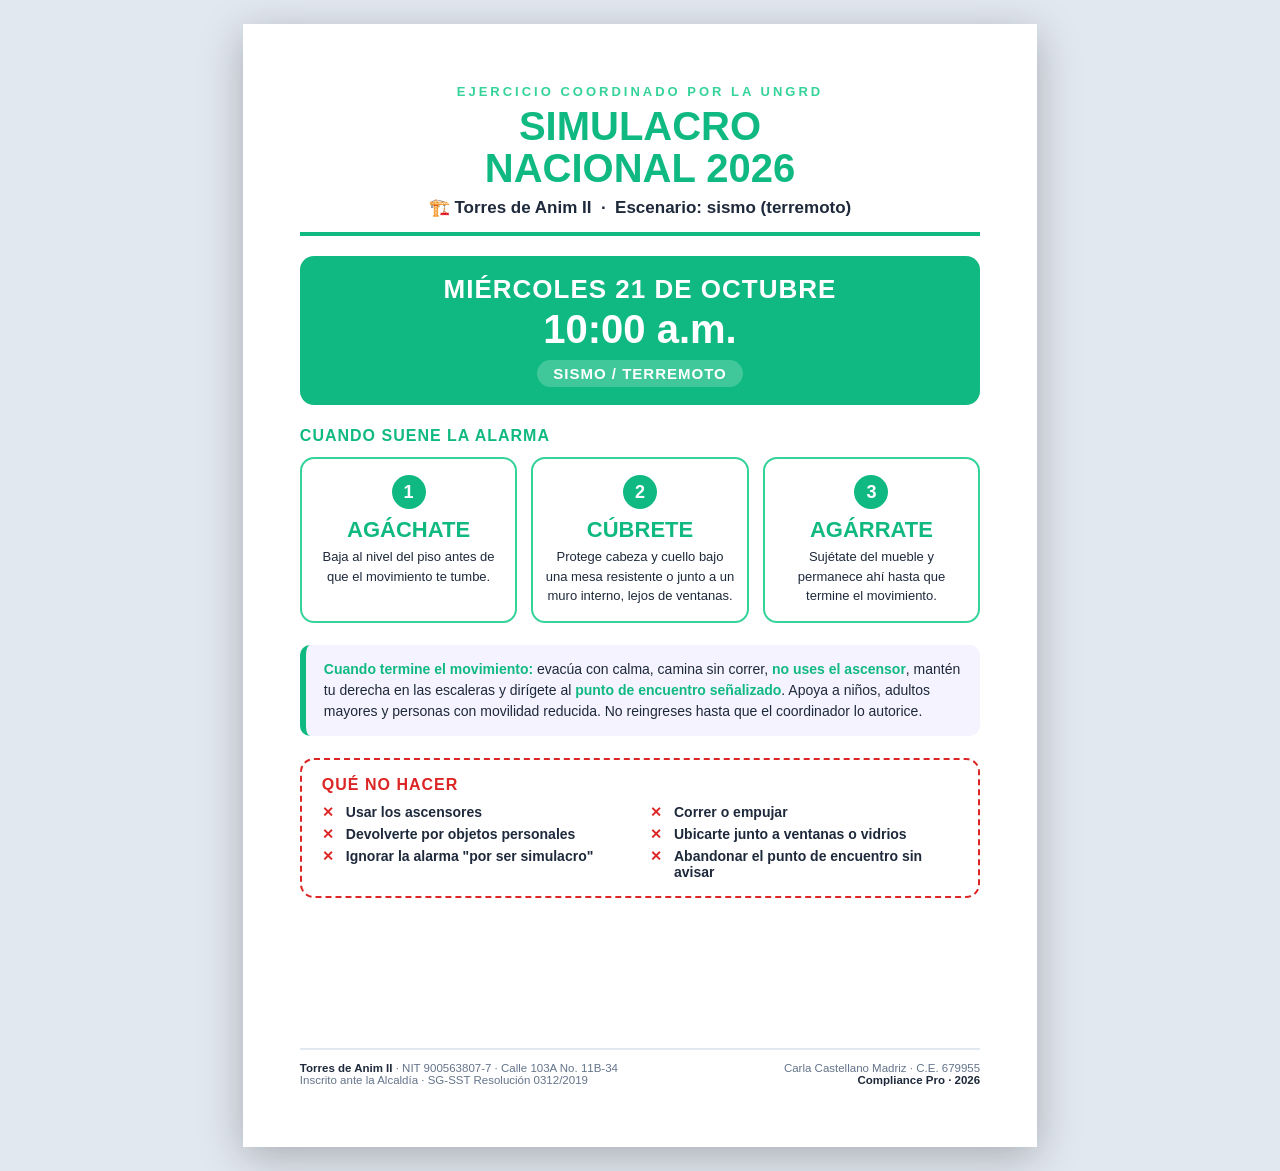
==== cartelera-simulacro-nacional-2026.html @ 0c36a1da "Simulacro Nacional 2026: modulo delegado, cartelera, guion y banner dashboard - Nuevo modulo "Simula" ====
<!DOCTYPE html>
<html lang="es">
<head>
<meta charset="UTF-8">
<meta name="viewport" content="width=device-width, initial-scale=1.0">
<title>Cartelera Simulacro Nacional 2026 — Torres de Anim II</title>
<style>
    :root{
        --primary:#10B981;
        --secondary:#34D399;
        --ink:#1e293b;
        --alert:#dc2626;
    }
    *{margin:0;padding:0;box-sizing:border-box;}
    body{
        font-family:'Segoe UI',Roboto,-apple-system,BlinkMacSystemFont,sans-serif;
        background:#e2e8f0;
        color:var(--ink);
        padding:24px;
        display:flex;
        justify-content:center;
    }
    .hoja{
        width:210mm;
        min-height:297mm;
        background:#fff;
        padding:16mm 15mm;
        box-shadow:0 10px 40px rgba(0,0,0,.25);
        display:flex;
        flex-direction:column;
    }
    .encabezado{
        text-align:center;
        border-bottom:4px solid var(--primary);
        padding-bottom:14px;
        margin-bottom:20px;
    }
    .encabezado .kicker{
        font-size:13px;
        letter-spacing:3px;
        font-weight:700;
        color:var(--secondary);
        text-transform:uppercase;
    }
    .encabezado h1{
        font-size:40px;
        line-height:1.05;
        color:var(--primary);
        margin:6px 0 8px;
        text-transform:uppercase;
    }
    .encabezado .edificio{
        font-size:17px;
        font-weight:600;
        color:var(--ink);
    }
    .fecha{
        background:var(--primary);
        color:#fff;
        border-radius:14px;
        padding:18px 20px;
        text-align:center;
        margin-bottom:22px;
    }
    .fecha .dia{font-size:26px;font-weight:800;text-transform:uppercase;letter-spacing:1px;}
    .fecha .hora{font-size:40px;font-weight:800;margin:2px 0;}
    .fecha .escenario{
        display:inline-block;
        margin-top:6px;
        background:rgba(255,255,255,.2);
        border-radius:999px;
        padding:5px 16px;
        font-size:15px;
        font-weight:700;
        letter-spacing:1px;
    }
    .pasos-titulo,.no-titulo{
        font-size:16px;
        font-weight:800;
        text-transform:uppercase;
        letter-spacing:1px;
        margin-bottom:12px;
        color:var(--primary);
    }
    .pasos{
        display:grid;
        grid-template-columns:repeat(3,1fr);
        gap:14px;
        margin-bottom:22px;
    }
    .paso{
        border:2px solid var(--secondary);
        border-radius:14px;
        padding:16px 12px;
        text-align:center;
    }
    .paso .num{
        display:inline-flex;
        width:34px;height:34px;
        align-items:center;justify-content:center;
        background:var(--primary);color:#fff;
        border-radius:50%;
        font-weight:800;font-size:18px;
        margin-bottom:8px;
    }
    .paso .accion{font-size:22px;font-weight:800;color:var(--primary);text-transform:uppercase;display:block;margin-bottom:4px;}
    .paso .detalle{font-size:13px;line-height:1.4;color:var(--ink);}
    .luego{
        background:#f5f3ff;
        border-left:6px solid var(--primary);
        border-radius:10px;
        padding:14px 18px;
        font-size:14px;
        line-height:1.5;
        margin-bottom:22px;
    }
    .luego strong{color:var(--primary);}
    .no-hacer{
        border:2px dashed var(--alert);
        border-radius:14px;
        padding:16px 20px;
        margin-bottom:auto;
    }
    .no-titulo{color:var(--alert);margin-bottom:10px;}
    .no-hacer ul{list-style:none;display:grid;grid-template-columns:1fr 1fr;gap:6px 20px;}
    .no-hacer li{font-size:14px;font-weight:600;padding-left:24px;position:relative;}
    .no-hacer li::before{content:"✕";position:absolute;left:0;color:var(--alert);font-weight:800;}
    .pie{
        border-top:2px solid #e2e8f0;
        margin-top:22px;
        padding-top:12px;
        font-size:11.5px;
        color:#64748b;
        display:flex;
        justify-content:space-between;
        gap:12px;
    }
    .pie strong{color:var(--ink);}
    @media print{
        @page{size:A4 portrait;margin:0;}
        body{background:#fff;padding:0;}
        .hoja{box-shadow:none;width:auto;min-height:auto;padding:14mm;}
        *{-webkit-print-color-adjust:exact;print-color-adjust:exact;}
    }
</style>
</head>
<body>
<div class="hoja">
    <div class="encabezado">
        <div class="kicker">Ejercicio coordinado por la UNGRD</div>
        <h1>Simulacro<br>Nacional 2026</h1>
        <div class="edificio">🏗️ Torres de Anim II &nbsp;·&nbsp; Escenario: sismo (terremoto)</div>
    </div>

    <div class="fecha">
        <div class="dia">Miércoles 21 de octubre</div>
        <div class="hora">10:00 a.m.</div>
        <span class="escenario">SISMO / TERREMOTO</span>
    </div>

    <div class="pasos-titulo">Cuando suene la alarma</div>
    <div class="pasos">
        <div class="paso">
            <span class="num">1</span>
            <span class="accion">Agáchate</span>
            <span class="detalle">Baja al nivel del piso antes de que el movimiento te tumbe.</span>
        </div>
        <div class="paso">
            <span class="num">2</span>
            <span class="accion">Cúbrete</span>
            <span class="detalle">Protege cabeza y cuello bajo una mesa resistente o junto a un muro interno, lejos de ventanas.</span>
        </div>
        <div class="paso">
            <span class="num">3</span>
            <span class="accion">Agárrate</span>
            <span class="detalle">Sujétate del mueble y permanece ahí hasta que termine el movimiento.</span>
        </div>
    </div>

    <div class="luego">
        <strong>Cuando termine el movimiento:</strong> evacúa con calma, camina sin correr,
        <strong>no uses el ascensor</strong>, mantén tu derecha en las escaleras y dirígete al
        <strong>punto de encuentro señalizado</strong>. Apoya a niños, adultos mayores y
        personas con movilidad reducida. No reingreses hasta que el coordinador lo autorice.
    </div>

    <div class="no-hacer">
        <div class="no-titulo">Qué NO hacer</div>
        <ul>
            <li>Usar los ascensores</li>
            <li>Correr o empujar</li>
            <li>Devolverte por objetos personales</li>
            <li>Ubicarte junto a ventanas o vidrios</li>
            <li>Ignorar la alarma "por ser simulacro"</li>
            <li>Abandonar el punto de encuentro sin avisar</li>
        </ul>
    </div>

    <div class="pie">
        <span><strong>Torres de Anim II</strong> · NIT 900563807-7 · Calle 103A No. 11B-34<br>Inscrito ante la Alcaldía · SG-SST Resolución 0312/2019</span>
        <span style="text-align:right;">Carla Castellano Madriz · C.E. 679955<br><strong>Compliance Pro · 2026</strong></span>
    </div>
</div>
</body>
</html>
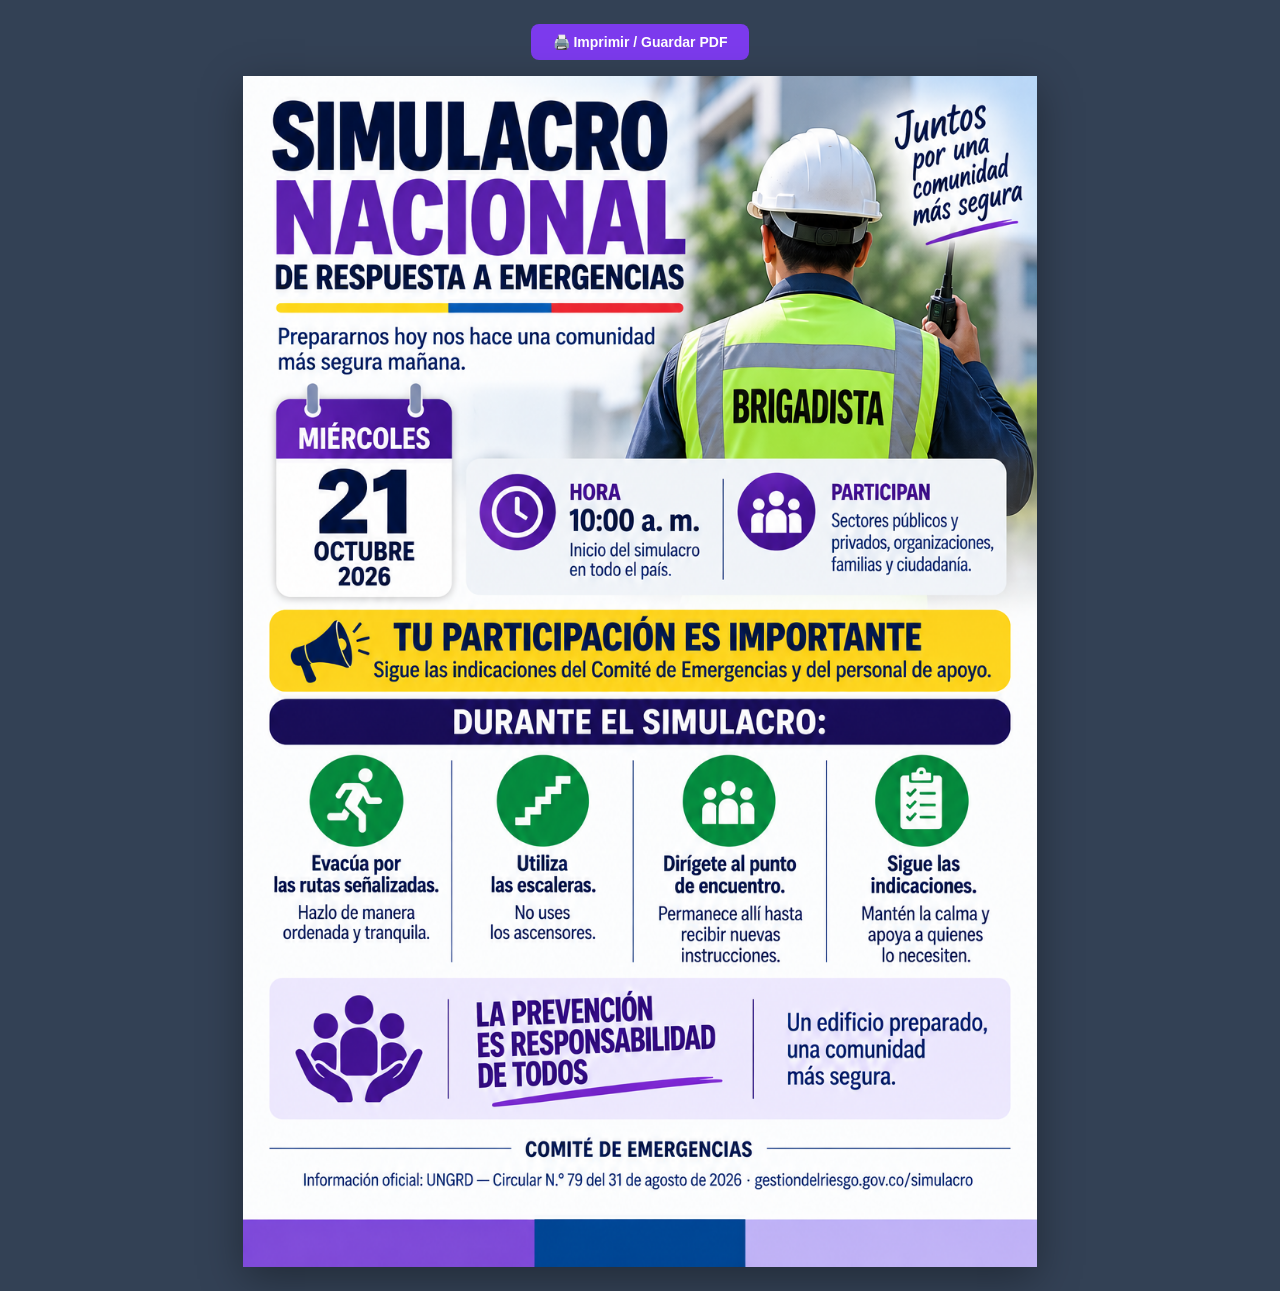
==== commit a32f7bbe: "Cartelera Simulacro Nacional 2026 (imagen) + limpiar tabla duplicada de Ejecucion - cartelera-simula" ====
--- a/cartelera-simulacro-nacional-2026.html
+++ b/cartelera-simulacro-nacional-2026.html
@@ -3,203 +3,36 @@
 <head>
 <meta charset="UTF-8">
 <meta name="viewport" content="width=device-width, initial-scale=1.0">
-<title>Cartelera Simulacro Nacional 2026 — Torres de Anim II</title>
+<title>Cartelera Simulacro Nacional 2026</title>
 <style>
-    :root{
-        --primary:#10B981;
-        --secondary:#34D399;
-        --ink:#1e293b;
-        --alert:#dc2626;
-    }
     *{margin:0;padding:0;box-sizing:border-box;}
     body{
-        font-family:'Segoe UI',Roboto,-apple-system,BlinkMacSystemFont,sans-serif;
-        background:#e2e8f0;
-        color:var(--ink);
-        padding:24px;
-        display:flex;
-        justify-content:center;
+        background:#334155;font-family:'Segoe UI',Roboto,-apple-system,sans-serif;
+        display:flex;flex-direction:column;align-items:center;gap:16px;padding:24px;
     }
-    .hoja{
-        width:210mm;
-        min-height:297mm;
-        background:#fff;
-        padding:16mm 15mm;
-        box-shadow:0 10px 40px rgba(0,0,0,.25);
-        display:flex;
-        flex-direction:column;
+    .bar{display:flex;gap:10px;flex-wrap:wrap;justify-content:center;}
+    .bar button{
+        background:#7C3AED;color:#fff;border:0;border-radius:8px;
+        padding:10px 22px;font-size:14px;font-weight:700;cursor:pointer;
     }
-    .encabezado{
-        text-align:center;
-        border-bottom:4px solid var(--primary);
-        padding-bottom:14px;
-        margin-bottom:20px;
+    .bar button:hover{filter:brightness(1.08);}
+    img{
+        width:210mm;max-width:100%;height:auto;background:#fff;
+        box-shadow:0 12px 40px rgba(0,0,0,.35);
     }
-    .encabezado .kicker{
-        font-size:13px;
-        letter-spacing:3px;
-        font-weight:700;
-        color:var(--secondary);
-        text-transform:uppercase;
-    }
-    .encabezado h1{
-        font-size:40px;
-        line-height:1.05;
-        color:var(--primary);
-        margin:6px 0 8px;
-        text-transform:uppercase;
-    }
-    .encabezado .edificio{
-        font-size:17px;
-        font-weight:600;
-        color:var(--ink);
-    }
-    .fecha{
-        background:var(--primary);
-        color:#fff;
-        border-radius:14px;
-        padding:18px 20px;
-        text-align:center;
-        margin-bottom:22px;
-    }
-    .fecha .dia{font-size:26px;font-weight:800;text-transform:uppercase;letter-spacing:1px;}
-    .fecha .hora{font-size:40px;font-weight:800;margin:2px 0;}
-    .fecha .escenario{
-        display:inline-block;
-        margin-top:6px;
-        background:rgba(255,255,255,.2);
-        border-radius:999px;
-        padding:5px 16px;
-        font-size:15px;
-        font-weight:700;
-        letter-spacing:1px;
-    }
-    .pasos-titulo,.no-titulo{
-        font-size:16px;
-        font-weight:800;
-        text-transform:uppercase;
-        letter-spacing:1px;
-        margin-bottom:12px;
-        color:var(--primary);
-    }
-    .pasos{
-        display:grid;
-        grid-template-columns:repeat(3,1fr);
-        gap:14px;
-        margin-bottom:22px;
-    }
-    .paso{
-        border:2px solid var(--secondary);
-        border-radius:14px;
-        padding:16px 12px;
-        text-align:center;
-    }
-    .paso .num{
-        display:inline-flex;
-        width:34px;height:34px;
-        align-items:center;justify-content:center;
-        background:var(--primary);color:#fff;
-        border-radius:50%;
-        font-weight:800;font-size:18px;
-        margin-bottom:8px;
-    }
-    .paso .accion{font-size:22px;font-weight:800;color:var(--primary);text-transform:uppercase;display:block;margin-bottom:4px;}
-    .paso .detalle{font-size:13px;line-height:1.4;color:var(--ink);}
-    .luego{
-        background:#f5f3ff;
-        border-left:6px solid var(--primary);
-        border-radius:10px;
-        padding:14px 18px;
-        font-size:14px;
-        line-height:1.5;
-        margin-bottom:22px;
-    }
-    .luego strong{color:var(--primary);}
-    .no-hacer{
-        border:2px dashed var(--alert);
-        border-radius:14px;
-        padding:16px 20px;
-        margin-bottom:auto;
-    }
-    .no-titulo{color:var(--alert);margin-bottom:10px;}
-    .no-hacer ul{list-style:none;display:grid;grid-template-columns:1fr 1fr;gap:6px 20px;}
-    .no-hacer li{font-size:14px;font-weight:600;padding-left:24px;position:relative;}
-    .no-hacer li::before{content:"✕";position:absolute;left:0;color:var(--alert);font-weight:800;}
-    .pie{
-        border-top:2px solid #e2e8f0;
-        margin-top:22px;
-        padding-top:12px;
-        font-size:11.5px;
-        color:#64748b;
-        display:flex;
-        justify-content:space-between;
-        gap:12px;
-    }
-    .pie strong{color:var(--ink);}
     @media print{
         @page{size:A4 portrait;margin:0;}
-        body{background:#fff;padding:0;}
-        .hoja{box-shadow:none;width:auto;min-height:auto;padding:14mm;}
-        *{-webkit-print-color-adjust:exact;print-color-adjust:exact;}
+        body{background:#fff;padding:0;gap:0;}
+        .bar{display:none;}
+        img{width:auto;height:auto;max-width:100%;max-height:100vh;box-shadow:none;display:block;margin:0 auto;}
     }
 </style>
 </head>
 <body>
-<div class="hoja">
-    <div class="encabezado">
-        <div class="kicker">Ejercicio coordinado por la UNGRD</div>
-        <h1>Simulacro<br>Nacional 2026</h1>
-        <div class="edificio">🏗️ Torres de Anim II &nbsp;·&nbsp; Escenario: sismo (terremoto)</div>
+    <div class="bar">
+        <button onclick="window.print()">🖨️ Imprimir / Guardar PDF</button>
     </div>
-
-    <div class="fecha">
-        <div class="dia">Miércoles 21 de octubre</div>
-        <div class="hora">10:00 a.m.</div>
-        <span class="escenario">SISMO / TERREMOTO</span>
-    </div>
-
-    <div class="pasos-titulo">Cuando suene la alarma</div>
-    <div class="pasos">
-        <div class="paso">
-            <span class="num">1</span>
-            <span class="accion">Agáchate</span>
-            <span class="detalle">Baja al nivel del piso antes de que el movimiento te tumbe.</span>
-        </div>
-        <div class="paso">
-            <span class="num">2</span>
-            <span class="accion">Cúbrete</span>
-            <span class="detalle">Protege cabeza y cuello bajo una mesa resistente o junto a un muro interno, lejos de ventanas.</span>
-        </div>
-        <div class="paso">
-            <span class="num">3</span>
-            <span class="accion">Agárrate</span>
-            <span class="detalle">Sujétate del mueble y permanece ahí hasta que termine el movimiento.</span>
-        </div>
-    </div>
-
-    <div class="luego">
-        <strong>Cuando termine el movimiento:</strong> evacúa con calma, camina sin correr,
-        <strong>no uses el ascensor</strong>, mantén tu derecha en las escaleras y dirígete al
-        <strong>punto de encuentro señalizado</strong>. Apoya a niños, adultos mayores y
-        personas con movilidad reducida. No reingreses hasta que el coordinador lo autorice.
-    </div>
-
-    <div class="no-hacer">
-        <div class="no-titulo">Qué NO hacer</div>
-        <ul>
-            <li>Usar los ascensores</li>
-            <li>Correr o empujar</li>
-            <li>Devolverte por objetos personales</li>
-            <li>Ubicarte junto a ventanas o vidrios</li>
-            <li>Ignorar la alarma "por ser simulacro"</li>
-            <li>Abandonar el punto de encuentro sin avisar</li>
-        </ul>
-    </div>
-
-    <div class="pie">
-        <span><strong>Torres de Anim II</strong> · NIT 900563807-7 · Calle 103A No. 11B-34<br>Inscrito ante la Alcaldía · SG-SST Resolución 0312/2019</span>
-        <span style="text-align:right;">Carla Castellano Madriz · C.E. 679955<br><strong>Compliance Pro · 2026</strong></span>
-    </div>
-</div>
+    <img src="cartelera-simulacro-nacional-2026.png"
+         alt="Simulacro Nacional de Respuesta a Emergencias 2026 — miércoles 21 de octubre, 10:00 a. m. — Comité de Emergencias">
 </body>
 </html>
